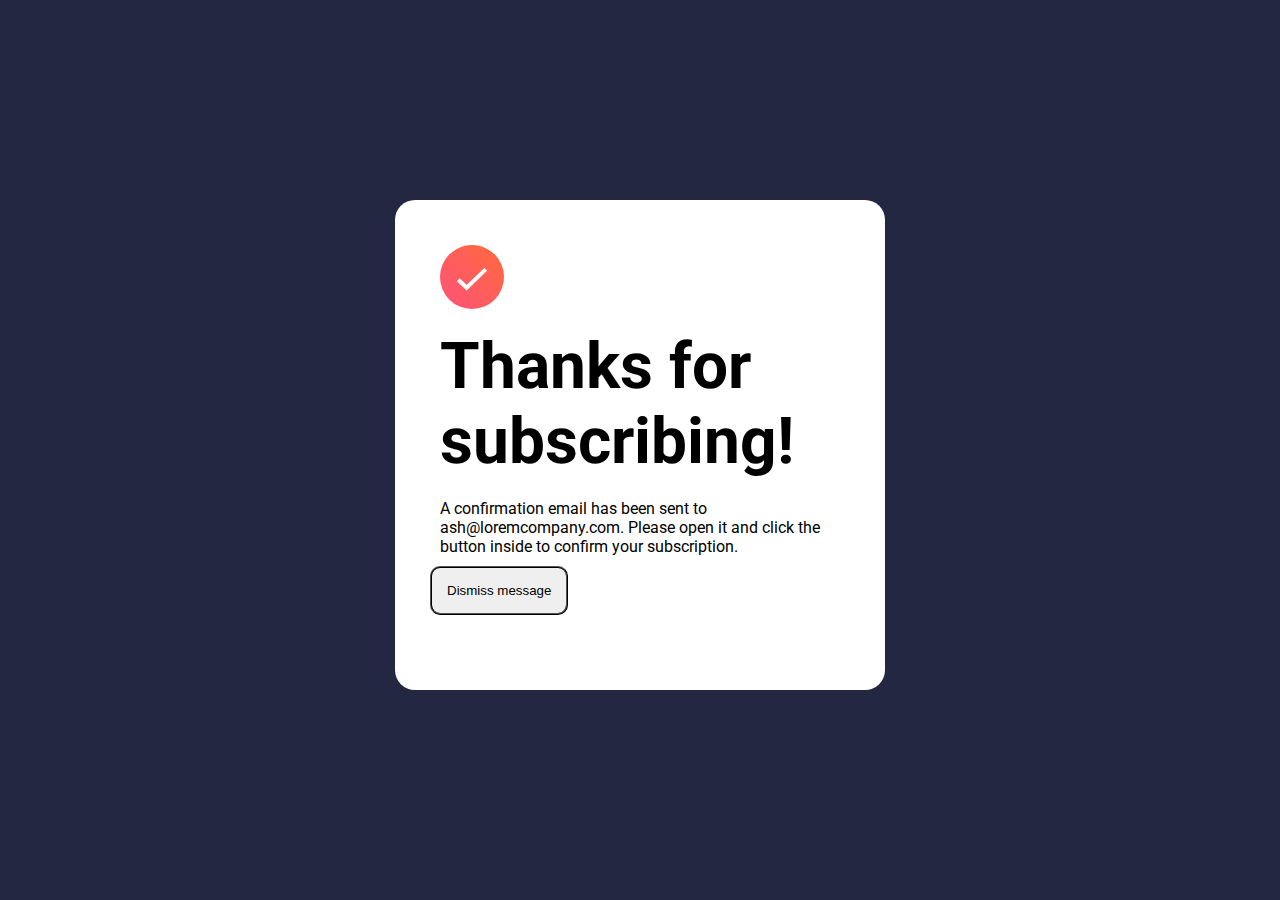
==== assets/success.html @ c1168196 "reta final de projeto" ====
<!DOCTYPE html>
<html lang="en">

<head>
    <meta charset="UTF-8">
    <meta name="viewport" content="width=device-width, initial-scale=1.0">
    <title>Sucesso</title>
    <link rel="icon" type="image/png" sizes="32x32" href="./images/favicon-32x32.png" />
    <link rel="stylesheet" href="CSS/style.css" />

    <link rel="stylesheet" href="CSS/media.css">

</head>

<body>
    <article class="page2">
        
        <img class="sus" src="images/icon-success.svg" alt="icone de sucesso">

        <h1>Thanks for subscribing!</h1>
        <p>
            A confirmation email has been sent to
            ash@loremcompany.com. Please open it and click the button inside to confirm
            your subscription. 
        </p>
        <input class="butao" type="button"  value="Dismiss message"> 
        
    </article>
</body>

</html>
---- assets/CSS/style.css ----
@import url('https://fonts.googleapis.com/css2?family=Roboto:wght@400;700&display=swap');

* {
    padding: 0;
    margin: 0;
}

body {
    font-family: 'Roboto', sans-serif;
    max-width: 375px;
    margin: auto;
    background-color: hsl(234, 29%, 20%);
}
img{
    background-color: white;
    margin-bottom: -5px;
}
.desktop{
    display: none;
}
article {
    padding: 10px;
    background-color: white;
    
}

h1 {
    padding: 10px;
    font-size: 2.5em;
}

p {
    padding: 10px;
    top: 10px;
    display: flex;
}

img.check {
    padding: 8px;
    text-align: center;
    padding-top: 0px;
    padding-bottom: 15px;
    display: inline;
}

form {
    display: flex;
    flex-direction: column;
    background-color: white;
    margin-left: 10px;
    margin-right: 10px;
}
label{
    font-size: small;
    padding: 7px 0px;
    font-weight: bold;
}
input{
    padding: 15px;
    margin-bottom: 25px;
    
    border-radius: 10px;
    border-style: ridge;
}
.botao{
    color: white;
    background-color: hsl(234, 29%, 20%);
}
.page2{
    margin-top: 100px;
}
.sus{
    margin: 10px;
}
---- assets/CSS/media.css ----
@media screen and (min-width:768px) {
    body{
        max-width: 1000px;
        max-height: 1020px;
        background-color:  hsl(234, 29%, 20%);
    }
    article{
        position: relative;
        top: 100px;
        height: 600px;
        padding: 20px;
        border-radius: 30px;
    }
    img{
        display: none;
    }
    .desktop{
        display: flex;
        float: right;
        
    }
    div{
        padding: 50px 20px 20px 30px;
        max-width: 430px;
        max-height: 500px;
        
    }
    h1{
        text-align: center;
        font-size: 4em;
    }
    form{
        padding-top: 20px;
    }
    .page2{
        margin: auto;
        max-width: 420px;
        border-radius: 20px;
        margin-top: 100px;
        height: 420px;
        padding: 35px;
    }
    .page2 h1{
        text-align: left;
    }
    .sus{
        display: block;
    }
}
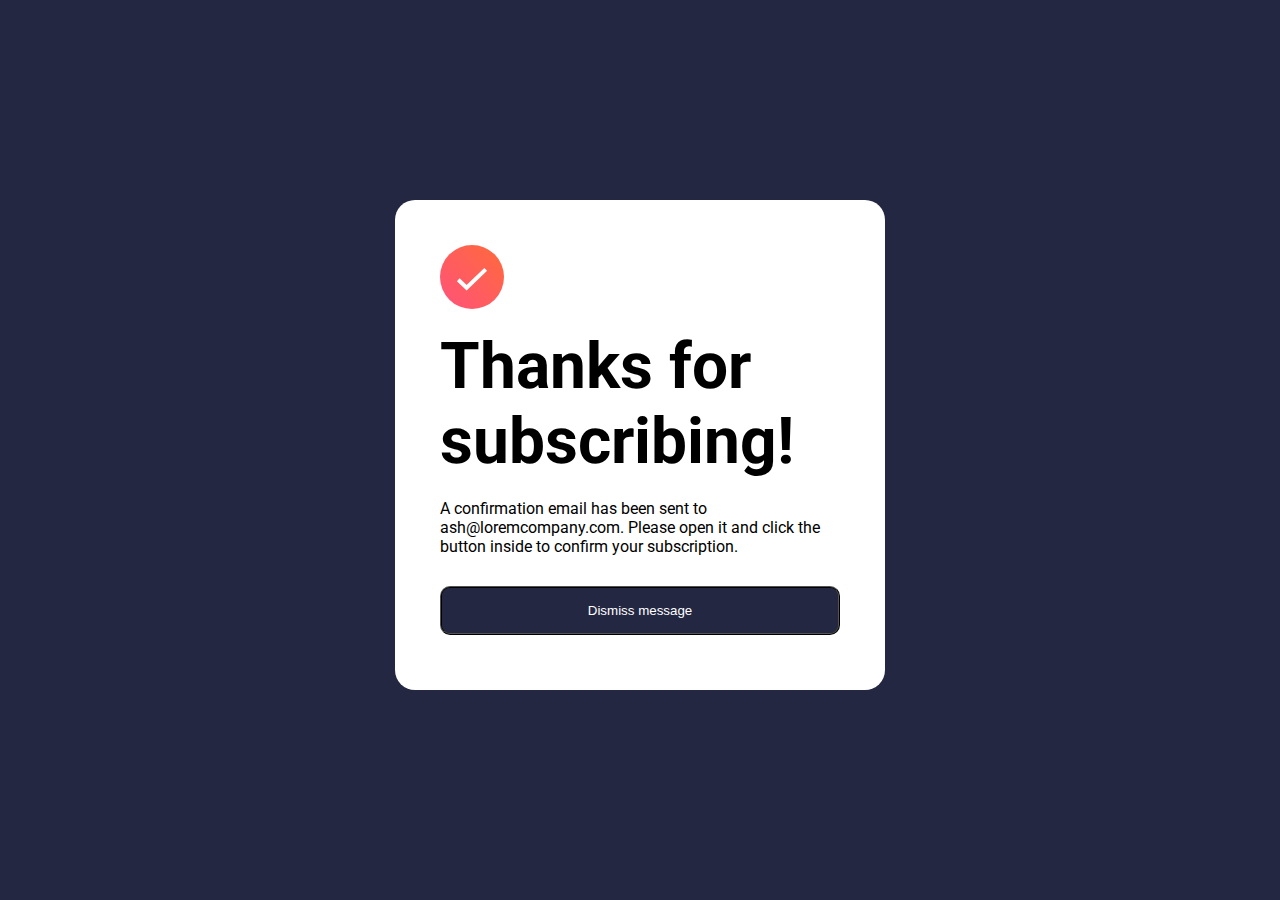
==== commit aa0a15ee: "projeto finalizado" ====
--- a/assets/success.html
+++ b/assets/success.html
@@ -23,8 +23,10 @@
             ash@loremcompany.com. Please open it and click the button inside to confirm
             your subscription. 
         </p>
-        <input class="butao" type="button"  value="Dismiss message"> 
-        
+        <form action="../index.html">
+
+        <input class="botao" type="submit"  value="Dismiss message"> 
+    </form>
     </article>
 </body>
 
--- a/assets/CSS/style.css
+++ b/assets/CSS/style.css
@@ -58,7 +58,6 @@
 input{
     padding: 15px;
     margin-bottom: 25px;
-    
     border-radius: 10px;
     border-style: ridge;
 }
@@ -66,6 +65,9 @@
     color: white;
     background-color: hsl(234, 29%, 20%);
 }
+input.botao:hover{
+    background-image: linear-gradient( to left, #ff6257, #E86643,#FF8B4A, #E84370 80%);
+}
 .page2{
     margin-top: 100px;
 }
